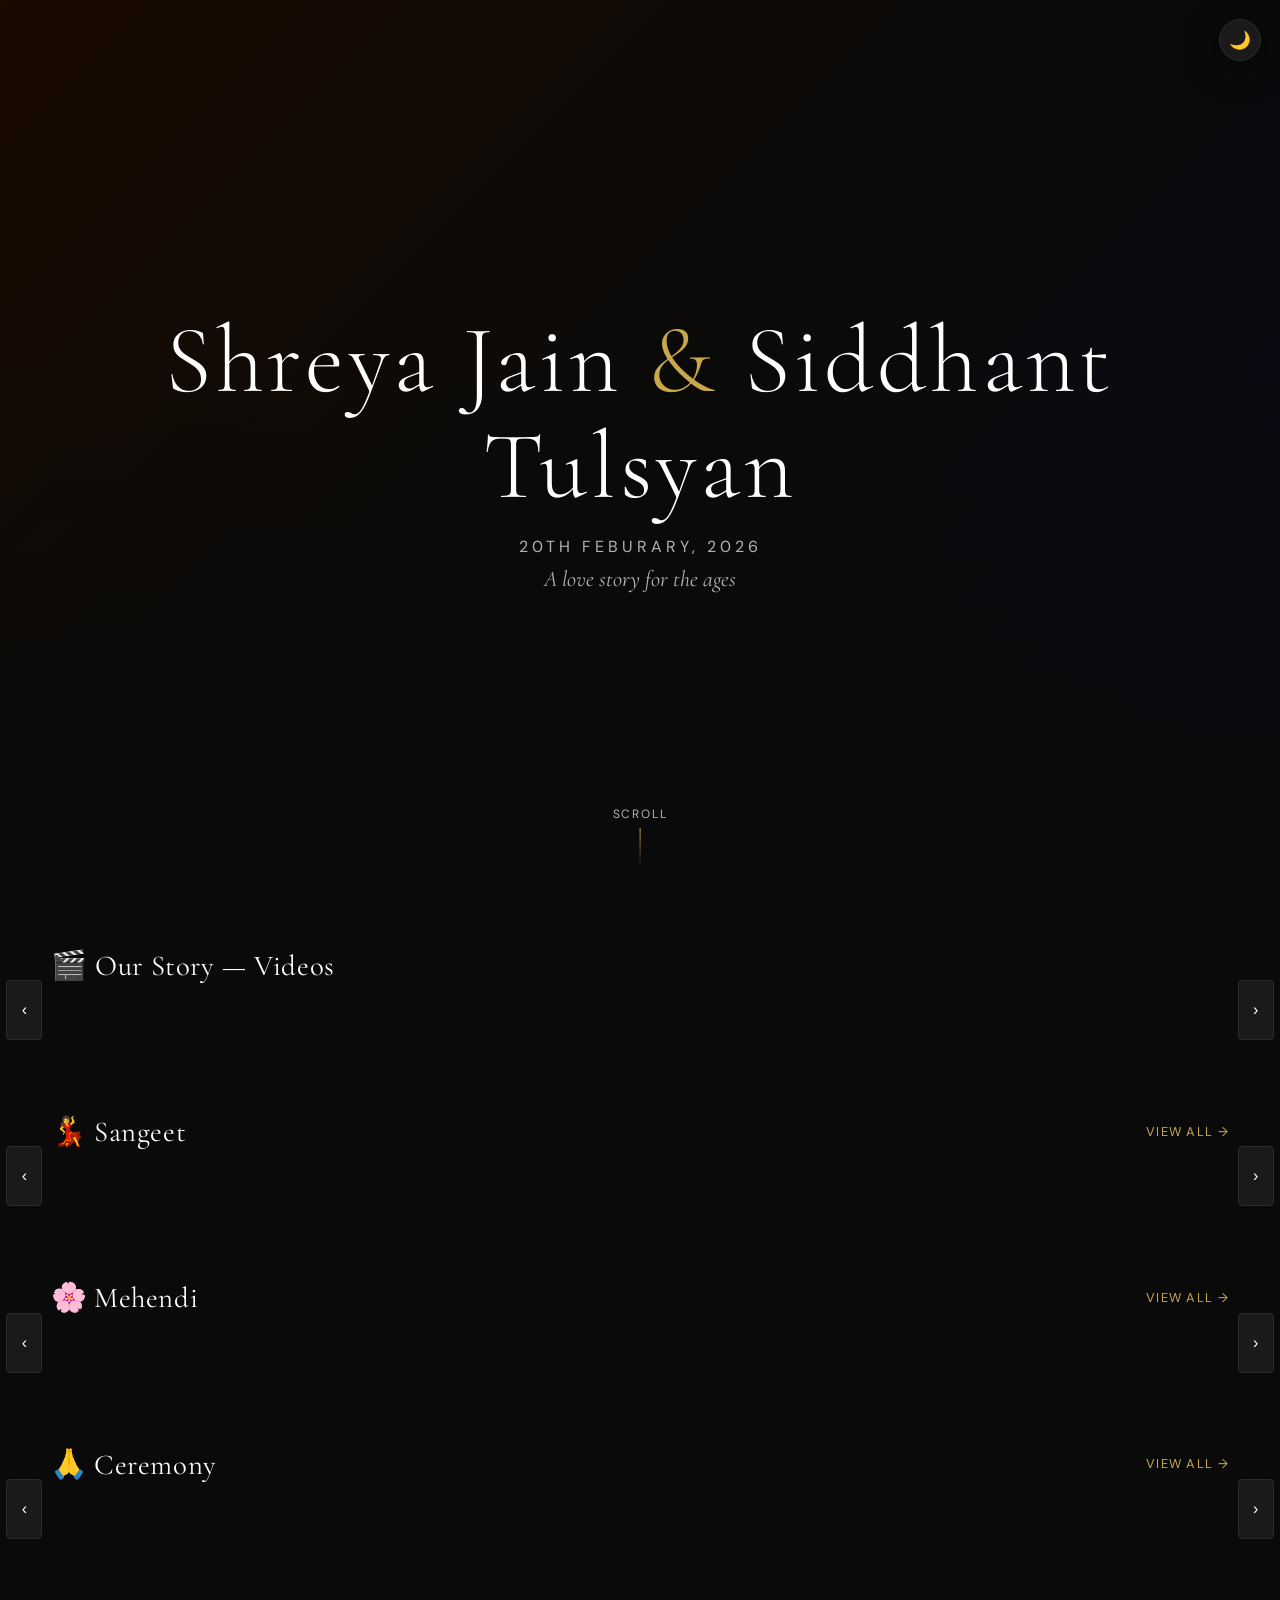
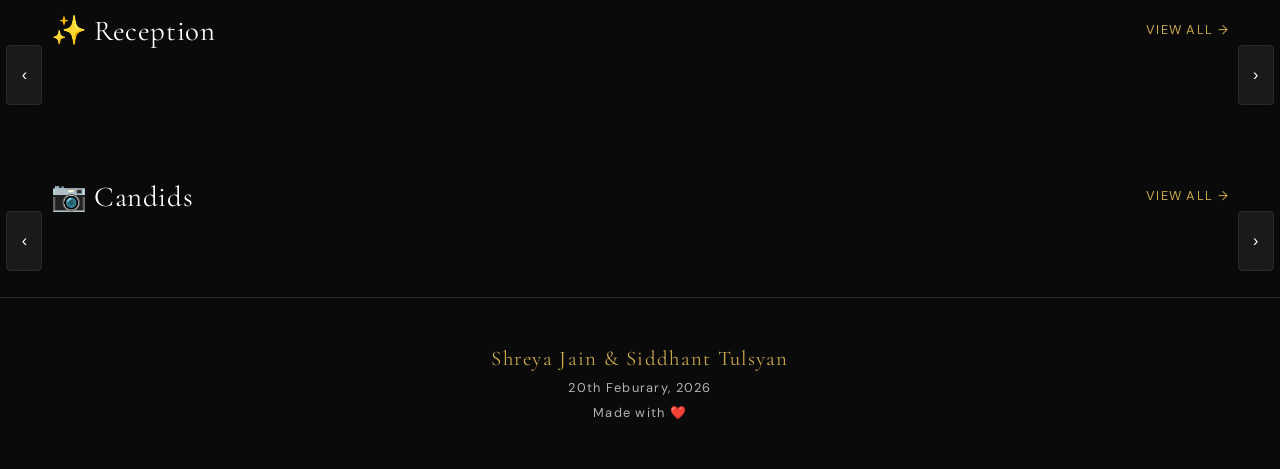
==== index.html @ 5c80e551 "Add files via upload" ====
<!DOCTYPE html>
<html lang="en" data-theme="dark">
<head>
  <meta charset="UTF-8" />
  <meta name="viewport" content="width=device-width, initial-scale=1.0" />
  <title id="page-title">Our Wedding</title>
  <link rel="stylesheet" href="style.css" />
</head>
<body>

  <!-- THEME TOGGLE -->
  <button id="theme-toggle" aria-label="Toggle theme">🌙</button>

  <!-- HERO -->
  <section class="hero">
    <div class="hero-bg">
      <!-- Replace src with your hero image path -->
      <img id="hero-img" src="" alt="" onerror="this.style.display='none'" />
    </div>
    <div class="hero-overlay"></div>
    <div class="hero-content">
      <h1 class="hero-names" id="hero-names"></h1>
      <p class="hero-date" id="hero-date"></p>
      <p class="hero-tagline" id="hero-tagline"></p>
    </div>
    <div class="scroll-hint">Scroll</div>
  </section>

  <!-- VIDEOS ROW -->
  <section class="section" id="videos-section">
    <div class="section-header">
      <h2 class="section-title">🎬 Our Story — Videos</h2>
    </div>
    <div class="scroll-row-wrap">
      <button class="scroll-btn left" data-target="videos-row">&#8249;</button>
      <div class="scroll-row" id="videos-row"></div>
      <button class="scroll-btn right" data-target="videos-row">&#8250;</button>
    </div>
  </section>

  <!-- FUNCTION SECTIONS — injected by app.js -->
  <div id="functions-container"></div>

  <!-- FOOTER -->
  <footer>
    <div class="footer-names" id="footer-names"></div>
    <div id="footer-date"></div>
    <div style="margin-top:0.5rem">Made with ❤️</div>
  </footer>

  <!-- VIDEO MODAL -->
  <div id="video-modal" role="dialog" aria-modal="true">
    <div class="video-modal-inner">
      <button id="vm-close" aria-label="Close video">✕</button>
      <div id="vm-frame"></div>
    </div>
  </div>

  <!-- LIGHTBOX -->
  <div id="lightbox" role="dialog" aria-modal="true">
    <button id="lb-close" aria-label="Close">✕</button>
    <button class="lb-btn" id="lb-prev" aria-label="Previous">&#8249;</button>
    <img id="lb-img" src="" alt="Photo" />
    <button class="lb-btn" id="lb-next" aria-label="Next">&#8250;</button>
    <div id="lb-counter"></div>
  </div>

  <script src="config.js"></script>
  <script src="app.js"></script>
</body>
</html>
---- style.css ----
@import url('https://fonts.googleapis.com/css2?family=Cormorant+Garamond:wght@300;400;600&family=DM+Sans:wght@300;400;500&display=swap');

/* ── THEME VARIABLES ── */
:root {
  --bg-primary: #0a0a0a;
  --bg-secondary: #141414;
  --bg-card: #1a1a1a;
  --text-primary: #ffffff;
  --text-secondary: #b3b3b3;
  --accent: #c9a84c;
  --border: #2a2a2a;
  --overlay: rgba(0,0,0,0.85);
  --shadow: 0 8px 32px rgba(0,0,0,0.5);
  --radius: 8px;
  --transition: 0.3s ease;
}

[data-theme="light"] {
  --bg-primary: #faf9f7;
  --bg-secondary: #f0ece4;
  --bg-card: #ffffff;
  --text-primary: #1a1a1a;
  --text-secondary: #6b6b6b;
  --accent: #c9a84c;
  --border: #e0d8cc;
  --overlay: rgba(0,0,0,0.75);
  --shadow: 0 8px 32px rgba(0,0,0,0.12);
}

/* ── RESET ── */
*, *::before, *::after { box-sizing: border-box; margin: 0; padding: 0; }

html { scroll-behavior: smooth; }

body {
  font-family: 'DM Sans', sans-serif;
  background: var(--bg-primary);
  color: var(--text-primary);
  transition: background var(--transition), color var(--transition);
  overflow-x: hidden;
}

img { display: block; max-width: 100%; }
a { text-decoration: none; color: inherit; }

/* ── THEME TOGGLE ── */
#theme-toggle {
  position: fixed;
  top: 1.2rem;
  right: 1.2rem;
  z-index: 1000;
  background: var(--bg-card);
  border: 1px solid var(--border);
  color: var(--text-primary);
  width: 42px;
  height: 42px;
  border-radius: 50%;
  cursor: pointer;
  font-size: 1.1rem;
  display: flex;
  align-items: center;
  justify-content: center;
  box-shadow: var(--shadow);
  transition: all var(--transition);
}
#theme-toggle:hover { transform: scale(1.1); border-color: var(--accent); }

/* ── HERO ── */
.hero {
  height: 100vh;
  width: 100%;
  position: relative;
  display: flex;
  align-items: center;
  justify-content: center;
  text-align: center;
  overflow: hidden;
}

.hero-bg {
  position: absolute;
  inset: 0;
  background: linear-gradient(135deg, #1a0a00 0%, #0a0a0a 50%, #0a0a1a 100%);
  z-index: 0;
}

.hero-bg img {
  width: 100%;
  height: 100%;
  object-fit: cover;
  opacity: 0.4;
}

.hero-overlay {
  position: absolute;
  inset: 0;
  background: linear-gradient(to bottom, transparent 40%, var(--bg-primary) 100%);
  z-index: 1;
}

.hero-content {
  position: relative;
  z-index: 2;
  padding: 2rem;
  animation: fadeUp 1.2s ease forwards;
}

.hero-names {
  font-family: 'Cormorant Garamond', serif;
  font-size: clamp(2.8rem, 8vw, 6rem);
  font-weight: 300;
  letter-spacing: 0.04em;
  line-height: 1.1;
  color: var(--text-primary);
}

.hero-names span { color: var(--accent); }

.hero-date {
  font-size: clamp(0.85rem, 2vw, 1rem);
  color: var(--text-secondary);
  letter-spacing: 0.25em;
  text-transform: uppercase;
  margin-top: 1rem;
}

.hero-tagline {
  font-family: 'Cormorant Garamond', serif;
  font-size: clamp(1rem, 2.5vw, 1.4rem);
  color: var(--text-secondary);
  margin-top: 0.5rem;
  font-style: italic;
}

.scroll-hint {
  position: absolute;
  bottom: 2rem;
  left: 50%;
  transform: translateX(-50%);
  z-index: 2;
  display: flex;
  flex-direction: column;
  align-items: center;
  gap: 0.4rem;
  color: var(--text-secondary);
  font-size: 0.75rem;
  letter-spacing: 0.15em;
  text-transform: uppercase;
  animation: bounce 2s infinite;
}

.scroll-hint::after {
  content: '';
  width: 1px;
  height: 40px;
  background: linear-gradient(to bottom, var(--accent), transparent);
}

/* ── SECTIONS ── */
.section { padding: 3rem 0; }

.section-header {
  display: flex;
  align-items: center;
  justify-content: space-between;
  padding: 0 4%;
  margin-bottom: 1.2rem;
}

.section-title {
  font-family: 'Cormorant Garamond', serif;
  font-size: clamp(1.3rem, 3vw, 1.8rem);
  font-weight: 400;
  letter-spacing: 0.02em;
}

.section-title .emoji { margin-right: 0.4rem; }

.view-all-link {
  font-size: 0.8rem;
  color: var(--accent);
  letter-spacing: 0.1em;
  text-transform: uppercase;
  border-bottom: 1px solid transparent;
  transition: border-color var(--transition);
}
.view-all-link:hover { border-color: var(--accent); }

/* ── HORIZONTAL SCROLL ROW ── */
.scroll-row-wrap { position: relative; }

.scroll-row {
  display: flex;
  gap: 0.75rem;
  padding: 0.5rem 4%;
  overflow-x: auto;
  scroll-snap-type: x mandatory;
  -webkit-overflow-scrolling: touch;
  scrollbar-width: none;
}
.scroll-row::-webkit-scrollbar { display: none; }

.scroll-btn {
  position: absolute;
  top: 50%;
  transform: translateY(-50%);
  z-index: 10;
  background: var(--bg-card);
  border: 1px solid var(--border);
  color: var(--text-primary);
  width: 36px;
  height: 60px;
  border-radius: 4px;
  cursor: pointer;
  font-size: 1rem;
  transition: all var(--transition);
  display: flex;
  align-items: center;
  justify-content: center;
}
.scroll-btn:hover { background: var(--accent); border-color: var(--accent); color: #000; }
.scroll-btn.left { left: 0.5%; }
.scroll-btn.right { right: 0.5%; }

/* ── CARDS ── */
.card {
  flex: 0 0 auto;
  scroll-snap-align: start;
  border-radius: var(--radius);
  overflow: hidden;
  cursor: pointer;
  position: relative;
  background: var(--bg-card);
  transition: transform var(--transition), box-shadow var(--transition);
}
.card:hover { transform: scale(1.04); box-shadow: var(--shadow); }

/* Video card */
.video-card { width: clamp(180px, 22vw, 280px); }

.video-card .thumb {
  width: 100%;
  aspect-ratio: 16/9;
  object-fit: cover;
  background: var(--bg-secondary);
}

.video-card .play-icon {
  position: absolute;
  inset: 0;
  display: flex;
  align-items: center;
  justify-content: center;
  background: rgba(0,0,0,0.3);
  opacity: 0;
  transition: opacity var(--transition);
  font-size: 2.5rem;
}
.video-card:hover .play-icon { opacity: 1; }

.video-card .card-label {
  padding: 0.6rem 0.8rem;
  font-size: 0.85rem;
  color: var(--text-secondary);
}

/* Photo card */
.photo-card { width: clamp(150px, 18vw, 240px); }

.photo-card img {
  width: 100%;
  aspect-ratio: 3/4;
  object-fit: cover;
  background: var(--bg-secondary);
}

/* ── PHOTO GRID ── */
.photo-grid {
  display: grid;
  grid-template-columns: repeat(auto-fill, minmax(200px, 1fr));
  gap: 0.5rem;
  padding: 1rem 4%;
}

.grid-item {
  aspect-ratio: 1;
  overflow: hidden;
  border-radius: var(--radius);
  cursor: pointer;
  background: var(--bg-card);
}

.grid-item img {
  width: 100%;
  height: 100%;
  object-fit: cover;
  transition: transform var(--transition);
}
.grid-item:hover img { transform: scale(1.06); }

/* ── VIEW ALL TRIGGER ── */
.view-all-trigger {
  text-align: center;
  padding: 2rem 0 1rem;
  border-top: 1px solid var(--border);
  margin: 1rem 4% 0;
}

.view-all-btn {
  display: inline-flex;
  align-items: center;
  gap: 0.5rem;
  color: var(--accent);
  font-size: 0.9rem;
  letter-spacing: 0.1em;
  text-transform: uppercase;
  cursor: pointer;
  border: 1px solid var(--accent);
  padding: 0.6rem 1.5rem;
  border-radius: 2px;
  transition: all var(--transition);
  background: transparent;
  font-family: 'DM Sans', sans-serif;
}
.view-all-btn:hover { background: var(--accent); color: #000; }

/* ── FULL GRID SECTION ── */
#full-grid-section {
  display: none;
  opacity: 0;
  transition: opacity 0.5s ease;
  padding-top: 2rem;
}
#full-grid-section.visible {
  display: block;
  opacity: 1;
}

.grid-section-title {
  font-family: 'Cormorant Garamond', serif;
  font-size: 1.4rem;
  font-weight: 400;
  padding: 0 4% 1rem;
  color: var(--text-secondary);
  letter-spacing: 0.1em;
  text-transform: uppercase;
}

/* ── LOADING ── */
.loader {
  display: flex;
  justify-content: center;
  padding: 2rem;
}
.loader::after {
  content: '';
  width: 28px;
  height: 28px;
  border: 2px solid var(--border);
  border-top-color: var(--accent);
  border-radius: 50%;
  animation: spin 0.7s linear infinite;
}

.img-placeholder {
  width: 100%;
  height: 100%;
  background: var(--bg-secondary);
  display: flex;
  align-items: center;
  justify-content: center;
  color: var(--text-secondary);
  font-size: 1.5rem;
}

.error-msg {
  text-align: center;
  padding: 2rem;
  color: var(--text-secondary);
  font-size: 0.9rem;
}

/* ── LIGHTBOX ── */
#lightbox {
  display: none;
  position: fixed;
  inset: 0;
  z-index: 2000;
  background: rgba(0,0,0,0.95);
  align-items: center;
  justify-content: center;
}
#lightbox.open { display: flex; }

#lightbox img {
  max-width: 90vw;
  max-height: 88vh;
  object-fit: contain;
  border-radius: 4px;
  animation: fadeIn 0.2s ease;
}

.lb-btn {
  position: absolute;
  top: 50%;
  transform: translateY(-50%);
  background: rgba(255,255,255,0.08);
  border: none;
  color: #fff;
  font-size: 1.5rem;
  width: 48px;
  height: 80px;
  cursor: pointer;
  border-radius: 4px;
  transition: background var(--transition);
  display: flex;
  align-items: center;
  justify-content: center;
}
.lb-btn:hover { background: rgba(255,255,255,0.18); }
#lb-prev { left: 1rem; }
#lb-next { right: 1rem; }

#lb-close {
  position: absolute;
  top: 1rem;
  right: 1rem;
  background: none;
  border: none;
  color: #fff;
  font-size: 1.6rem;
  cursor: pointer;
  opacity: 0.7;
  transition: opacity var(--transition);
}
#lb-close:hover { opacity: 1; }

#lb-counter {
  position: absolute;
  bottom: 1.2rem;
  left: 50%;
  transform: translateX(-50%);
  font-size: 0.8rem;
  color: var(--text-secondary);
  letter-spacing: 0.1em;
}

/* ── VIDEO MODAL ── */
#video-modal {
  display: none;
  position: fixed;
  inset: 0;
  z-index: 2000;
  background: rgba(0,0,0,0.95);
  align-items: center;
  justify-content: center;
}
#video-modal.open { display: flex; }

.video-modal-inner {
  width: min(90vw, 900px);
  aspect-ratio: 16/9;
  position: relative;
  border-radius: var(--radius);
  overflow: hidden;
  animation: fadeIn 0.2s ease;
}

.video-modal-inner iframe {
  width: 100%;
  height: 100%;
  border: none;
}

#vm-close {
  position: absolute;
  top: -2.5rem;
  right: 0;
  background: none;
  border: none;
  color: #fff;
  font-size: 1.6rem;
  cursor: pointer;
  opacity: 0.7;
  transition: opacity var(--transition);
}
#vm-close:hover { opacity: 1; }

/* ── FUNCTION PAGE HERO ── */
.fn-hero {
  padding: 5rem 4% 2rem;
  display: flex;
  align-items: center;
  gap: 1rem;
  border-bottom: 1px solid var(--border);
}

.fn-back {
  color: var(--text-secondary);
  font-size: 0.85rem;
  letter-spacing: 0.1em;
  text-transform: uppercase;
  display: flex;
  align-items: center;
  gap: 0.3rem;
  transition: color var(--transition);
  cursor: pointer;
  background: none;
  border: none;
  font-family: 'DM Sans', sans-serif;
}
.fn-back:hover { color: var(--accent); }

.fn-title {
  font-family: 'Cormorant Garamond', serif;
  font-size: clamp(2rem, 5vw, 3.5rem);
  font-weight: 300;
  flex: 1;
  text-align: center;
}

/* ── FEATURED GRID ── */
.featured-grid {
  display: grid;
  grid-template-columns: repeat(3, 1fr);
  gap: 0.5rem;
  padding: 1.5rem 4%;
}

.featured-grid .grid-item { aspect-ratio: 4/3; }

/* ── FOOTER ── */
footer {
  text-align: center;
  padding: 3rem 1rem;
  border-top: 1px solid var(--border);
  color: var(--text-secondary);
  font-size: 0.8rem;
  letter-spacing: 0.1em;
}
footer .footer-names {
  font-family: 'Cormorant Garamond', serif;
  font-size: 1.3rem;
  color: var(--accent);
  margin-bottom: 0.5rem;
}

/* ── ANIMATIONS ── */
@keyframes fadeUp {
  from { opacity: 0; transform: translateY(30px); }
  to   { opacity: 1; transform: translateY(0); }
}
@keyframes fadeIn {
  from { opacity: 0; }
  to   { opacity: 1; }
}
@keyframes spin {
  to { transform: rotate(360deg); }
}
@keyframes bounce {
  0%, 100% { transform: translateX(-50%) translateY(0); }
  50%       { transform: translateX(-50%) translateY(8px); }
}

/* ── RESPONSIVE ── */
@media (max-width: 768px) {
  .featured-grid { grid-template-columns: repeat(2, 1fr); }
  .photo-grid { grid-template-columns: repeat(2, 1fr); }
  .scroll-btn { display: none; }
  #lb-prev { left: 0.3rem; }
  #lb-next { right: 0.3rem; }
}

@media (max-width: 480px) {
  .section-header { padding: 0 3%; }
  .scroll-row { padding: 0.5rem 3%; }
  .photo-grid { grid-template-columns: repeat(2, 1fr); gap: 0.3rem; }
  .featured-grid { grid-template-columns: repeat(2, 1fr); }
}
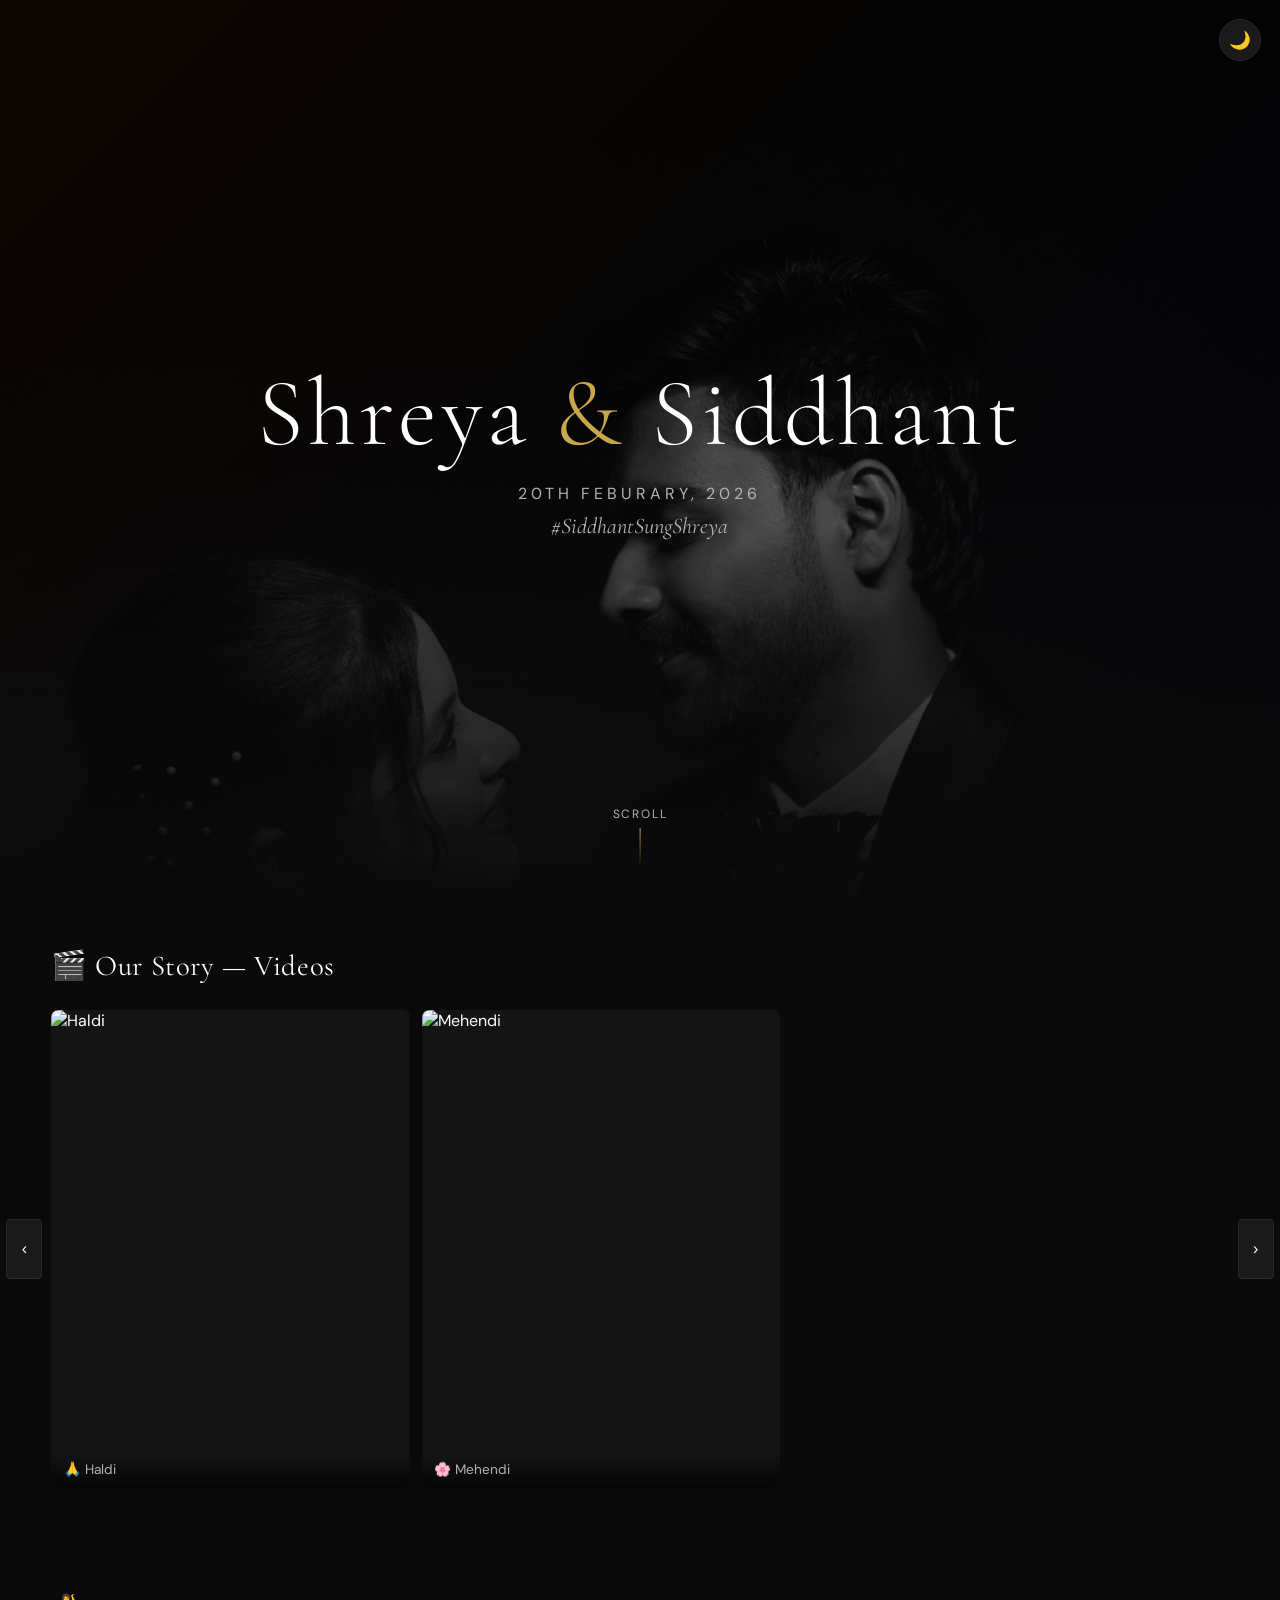
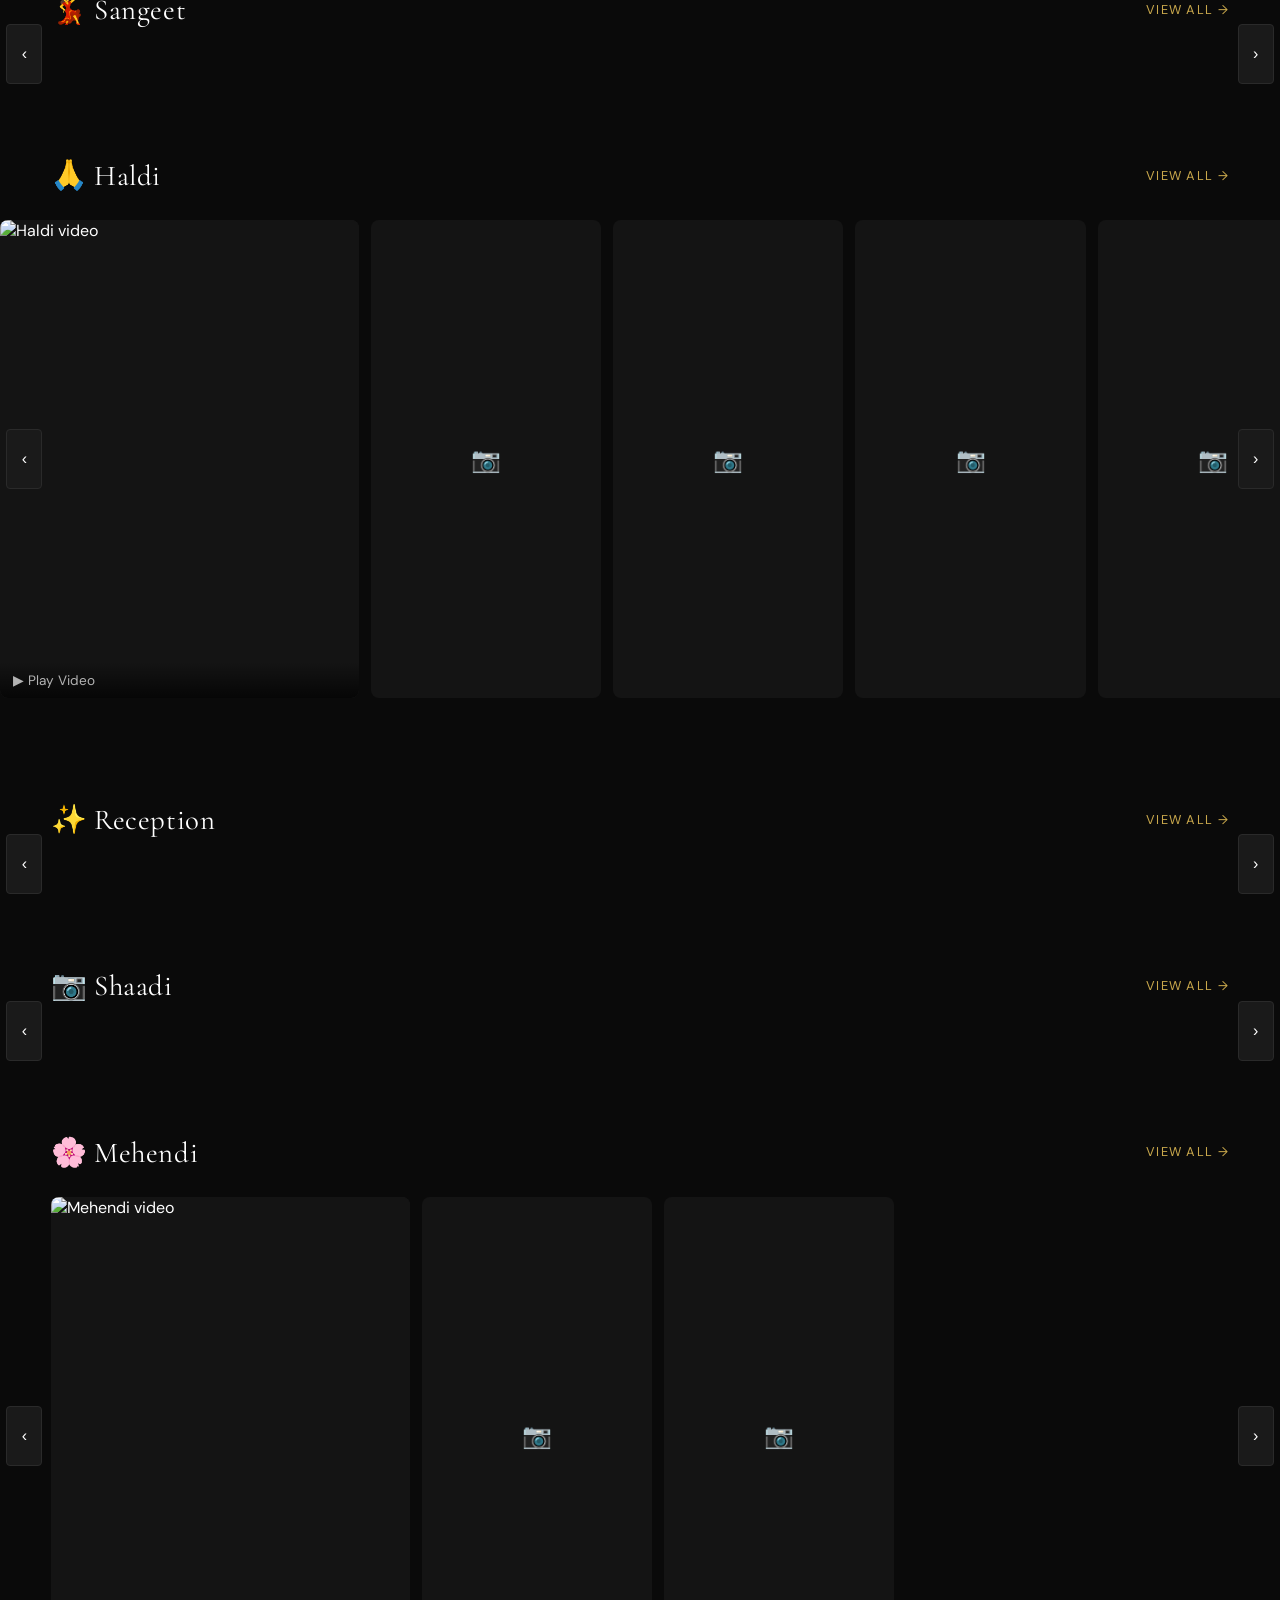
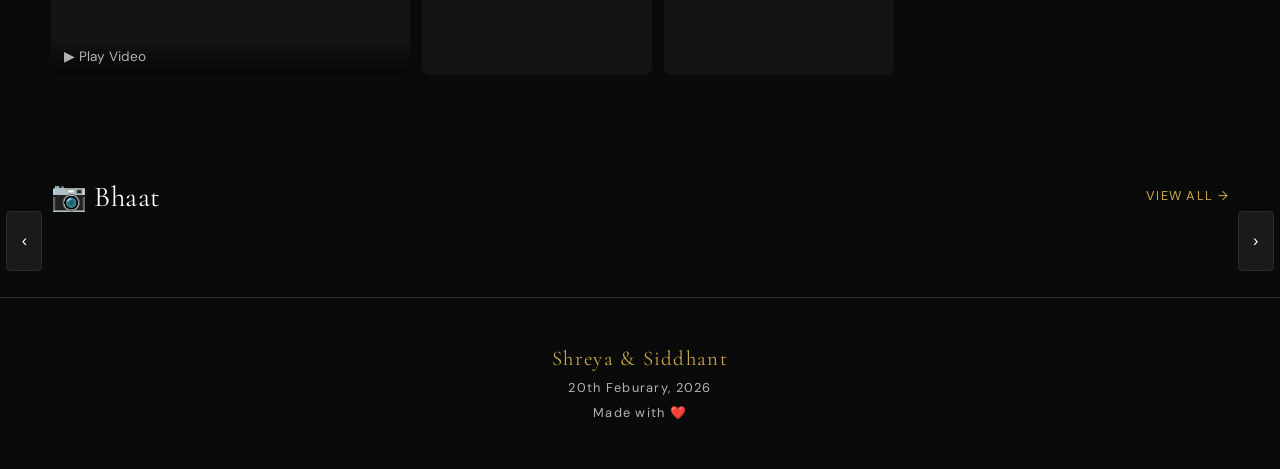
==== commit dcb6c7ca: "Add files via upload" ====
--- a/index.html
+++ b/index.html
@@ -15,7 +15,7 @@
   <section class="hero">
     <div class="hero-bg">
       <!-- Replace src with your hero image path -->
-      <img id="hero-img" src="" alt="" onerror="this.style.display='none'" />
+      <img id="hero-img" src="assets/hero.JPG" alt="" onerror="this.style.display='none'" />
     </div>
     <div class="hero-overlay"></div>
     <div class="hero-content">
--- a/style.css
+++ b/style.css
@@ -88,7 +88,8 @@
   width: 100%;
   height: 100%;
   object-fit: cover;
-  opacity: 0.4;
+  object-position: center top;
+  opacity: 0.55;
 }
 
 .hero-overlay {
@@ -236,13 +237,39 @@
 .card:hover { transform: scale(1.04); box-shadow: var(--shadow); }
 
 /* Video card */
-.video-card { width: clamp(180px, 22vw, 280px); }
+.video-card { width: clamp(220px, 28vw, 360px); }
 
 .video-card .thumb {
   width: 100%;
   aspect-ratio: 16/9;
   object-fit: cover;
+}
+
+.video-card .thumb {
+  width: 100%;
+  height: 100%;
+  position: absolute;
+  top: 0;
+  left: 0;
+  object-fit: cover;
   background: var(--bg-secondary);
+  display: block;
+}
+
+.video-card {
+  position: relative;
+  aspect-ratio: 3/4;
+}
+
+.video-card .card-label {
+  position: absolute;
+  bottom: 0;
+  left: 0;
+  right: 0;
+  padding: 0.6rem 0.8rem;
+  font-size: 0.85rem;
+  color: #fff;
+  background: linear-gradient(transparent, rgba(0,0,0,0.7));
 }
 
 .video-card .play-icon {
@@ -458,7 +485,7 @@
 #video-modal.open { display: flex; }
 
 .video-modal-inner {
-  width: min(90vw, 900px);
+  width: min(92vw, 1100px);
   aspect-ratio: 16/9;
   position: relative;
   border-radius: var(--radius);
@@ -467,6 +494,9 @@
 }
 
 .video-modal-inner iframe {
+  position: absolute;
+  top: 0;
+  left: 0;
   width: 100%;
   height: 100%;
   border: none;
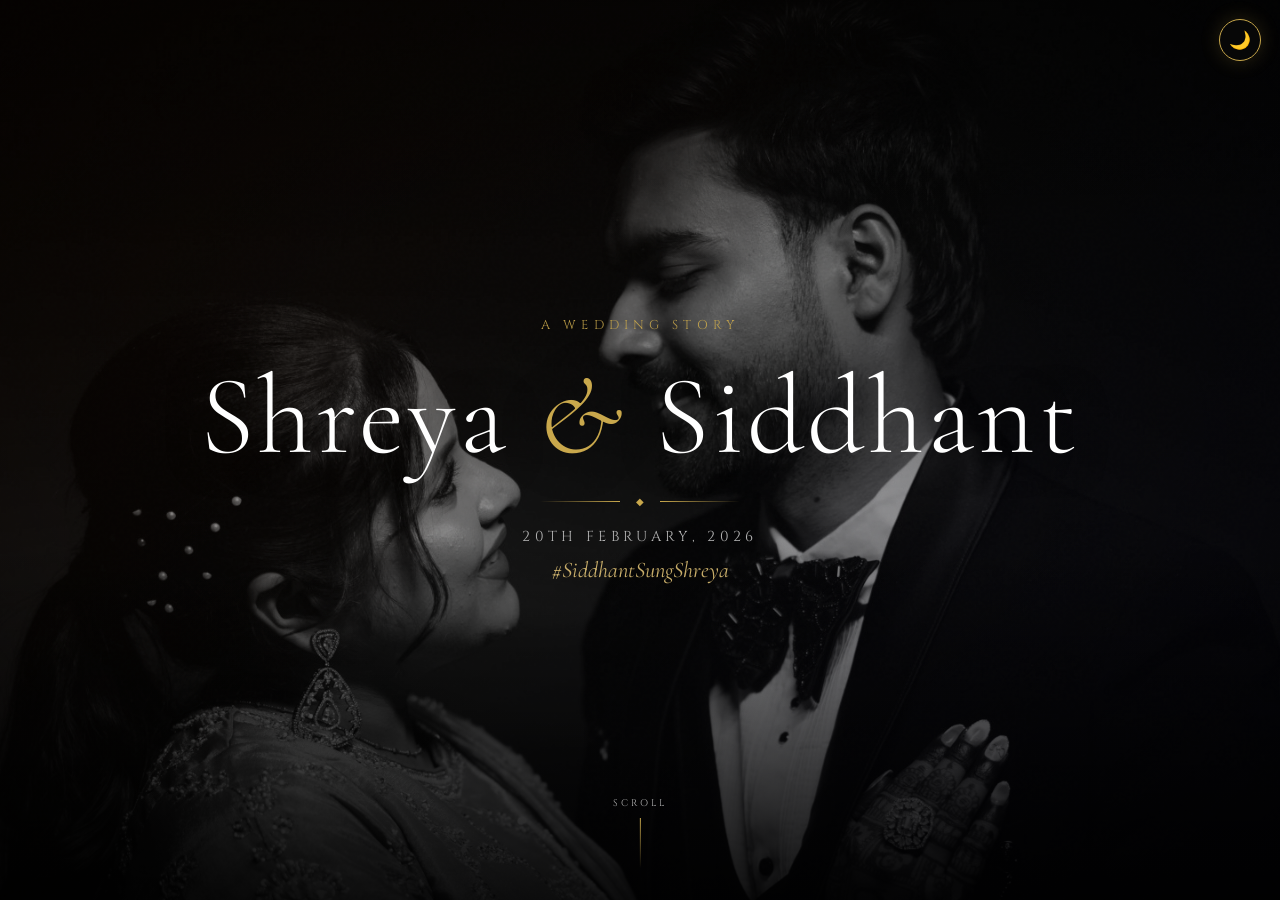
==== commit 192b3dc4: "Add files via upload" ====
--- a/index.html
+++ b/index.html
@@ -11,42 +11,70 @@
   <!-- THEME TOGGLE -->
   <button id="theme-toggle" aria-label="Toggle theme">🌙</button>
 
-  <!-- HERO -->
-  <section class="hero">
-    <div class="hero-bg">
-      <!-- Replace src with your hero image path -->
-      <img id="hero-img" src="assets/hero.JPG" alt="" onerror="this.style.display='none'" />
-    </div>
-    <div class="hero-overlay"></div>
-    <div class="hero-content">
-      <h1 class="hero-names" id="hero-names"></h1>
-      <p class="hero-date" id="hero-date"></p>
-      <p class="hero-tagline" id="hero-tagline"></p>
-    </div>
-    <div class="scroll-hint">Scroll</div>
-  </section>
+  <!-- SNAP CONTAINER -->
+  <div id="snap-container">
 
-  <!-- VIDEOS ROW -->
-  <section class="section" id="videos-section">
-    <div class="section-header">
-      <h2 class="section-title">🎬 Our Story — Videos</h2>
-    </div>
-    <div class="scroll-row-wrap">
-      <button class="scroll-btn left" data-target="videos-row">&#8249;</button>
-      <div class="scroll-row" id="videos-row"></div>
-      <button class="scroll-btn right" data-target="videos-row">&#8250;</button>
-    </div>
-  </section>
+    <!-- SNAP 1: HERO -->
+    <section class="snap-section hero" id="hero-section">
+      <div class="hero-bg">
+        <img id="hero-img" src="assets/hero.JPG" alt="" onerror="this.style.display='none'" />
+      </div>
+      <div class="hero-overlay"></div>
+      <div class="hero-content">
+        <div class="hero-eyebrow">A Wedding Story</div>
+        <h1 class="hero-names" id="hero-names"></h1>
+        <div class="hero-divider"><span></span><span class="diamond">◆</span><span></span></div>
+        <p class="hero-date" id="hero-date"></p>
+        <p class="hero-tagline" id="hero-tagline"></p>
+      </div>
+      <div class="scroll-hint">
+        <span>Scroll</span>
+        <div class="scroll-line"></div>
+      </div>
+    </section>
 
-  <!-- FUNCTION SECTIONS — injected by app.js -->
-  <div id="functions-container"></div>
+    <!-- SNAP 2: TEASER -->
+    <section class="snap-section teaser-section" id="teaser-section">
+      <div class="teaser-content">
+        <div class="teaser-label">✦ Our Wedding Teaser ✦</div>
+        <h2 class="teaser-title" id="teaser-title"></h2>
+        <div class="teaser-video-wrap" id="teaser-video-wrap"></div>
+        <div class="scroll-hint" style="position:relative;bottom:auto;left:auto;transform:none;margin-top:2rem;">
+          <span>Continue</span>
+          <div class="scroll-line"></div>
+        </div>
+      </div>
+    </section>
 
-  <!-- FOOTER -->
-  <footer>
-    <div class="footer-names" id="footer-names"></div>
-    <div id="footer-date"></div>
-    <div style="margin-top:0.5rem">Made with ❤️</div>
-  </footer>
+    <!-- SNAP 3: MAIN CONTENT (scrollable internally) -->
+    <section class="snap-section content-section" id="content-section">
+
+      <div class="section" id="videos-section">
+        <div class="section-header">
+          <h2 class="section-title">
+            <img src="https://fonts.gstatic.com/s/e/notoemoji/latest/1f3ac/512.gif" class="hd-emoji" alt="🎬">
+            Our Story — Videos
+          </h2>
+        </div>
+        <div class="scroll-row-wrap">
+          <button class="scroll-btn left" data-target="videos-row">&#8249;</button>
+          <div class="scroll-row" id="videos-row"></div>
+          <button class="scroll-btn right" data-target="videos-row">&#8250;</button>
+        </div>
+      </div>
+
+      <div id="functions-container"></div>
+
+      <footer>
+        <div class="footer-ornament">◆ ◆ ◆</div>
+        <div class="footer-names" id="footer-names"></div>
+        <div id="footer-date"></div>
+        <div class="footer-credit">Made with ❤️</div>
+      </footer>
+
+    </section>
+
+  </div>
 
   <!-- VIDEO MODAL -->
   <div id="video-modal" role="dialog" aria-modal="true">
--- a/style.css
+++ b/style.css
@@ -1,4 +1,4 @@
-@import url('https://fonts.googleapis.com/css2?family=Cormorant+Garamond:wght@300;400;600&family=DM+Sans:wght@300;400;500&display=swap');
+@import url('https://fonts.googleapis.com/css2?family=Cormorant+Garamond:ital,wght@0,300;0,400;0,600;1,300;1,400&family=DM+Sans:wght@300;400;500&family=Cinzel:wght@400;600&display=swap');
 
 /* ── THEME VARIABLES ── */
 :root {
@@ -8,11 +8,13 @@
   --text-primary: #ffffff;
   --text-secondary: #b3b3b3;
   --accent: #c9a84c;
+  --accent-light: #e8c97a;
   --border: #2a2a2a;
   --overlay: rgba(0,0,0,0.85);
   --shadow: 0 8px 32px rgba(0,0,0,0.5);
   --radius: 8px;
   --transition: 0.3s ease;
+  --grain: url("data:image/svg+xml,%3Csvg viewBox='0 0 256 256' xmlns='http://www.w3.org/2000/svg'%3E%3Cfilter id='noise'%3E%3CfeTurbulence type='fractalNoise' baseFrequency='0.9' numOctaves='4' stitchTiles='stitch'/%3E%3C/filter%3E%3Crect width='100%25' height='100%25' filter='url(%23noise)' opacity='0.03'/%3E%3C/svg%3E");
 }
 
 [data-theme="light"] {
@@ -22,6 +24,7 @@
   --text-primary: #1a1a1a;
   --text-secondary: #6b6b6b;
   --accent: #c9a84c;
+  --accent-light: #a07830;
   --border: #e0d8cc;
   --overlay: rgba(0,0,0,0.75);
   --shadow: 0 8px 32px rgba(0,0,0,0.12);
@@ -29,7 +32,6 @@
 
 /* ── RESET ── */
 *, *::before, *::after { box-sizing: border-box; margin: 0; padding: 0; }
-
 html { scroll-behavior: smooth; }
 
 body {
@@ -37,11 +39,47 @@
   background: var(--bg-primary);
   color: var(--text-primary);
   transition: background var(--transition), color var(--transition);
-  overflow-x: hidden;
+  overflow: hidden; /* snap container handles scroll */
 }
 
 img { display: block; max-width: 100%; }
 a { text-decoration: none; color: inherit; }
+
+/* ── HD EMOJI ── */
+.hd-emoji {
+  width: 1.4em;
+  height: 1.4em;
+  vertical-align: middle;
+  display: inline-block;
+  image-rendering: crisp-edges;
+}
+
+/* ── SNAP CONTAINER ── */
+#snap-container {
+  height: 100vh;
+  overflow-y: scroll;
+  scroll-snap-type: y mandatory;
+  scroll-behavior: smooth;
+  -webkit-overflow-scrolling: touch;
+}
+
+.snap-section {
+  scroll-snap-align: start;
+  scroll-snap-stop: always;
+  height: 100vh;
+  position: relative;
+}
+
+/* Content section overrides to allow internal scroll */
+.content-section {
+  height: 100vh;
+  overflow-y: auto;
+  scroll-snap-align: start;
+  scrollbar-width: thin;
+  scrollbar-color: var(--accent) transparent;
+}
+.content-section::-webkit-scrollbar { width: 4px; }
+.content-section::-webkit-scrollbar-thumb { background: var(--accent); border-radius: 2px; }
 
 /* ── THEME TOGGLE ── */
 #theme-toggle {
@@ -49,8 +87,9 @@
   top: 1.2rem;
   right: 1.2rem;
   z-index: 1000;
-  background: var(--bg-card);
-  border: 1px solid var(--border);
+  background: rgba(10,10,10,0.7);
+  backdrop-filter: blur(10px);
+  border: 1px solid var(--accent);
   color: var(--text-primary);
   width: 42px;
   height: 42px;
@@ -60,16 +99,13 @@
   display: flex;
   align-items: center;
   justify-content: center;
-  box-shadow: var(--shadow);
+  box-shadow: 0 0 20px rgba(201,168,76,0.2);
   transition: all var(--transition);
 }
-#theme-toggle:hover { transform: scale(1.1); border-color: var(--accent); }
+#theme-toggle:hover { transform: scale(1.1); box-shadow: 0 0 30px rgba(201,168,76,0.4); }
 
 /* ── HERO ── */
 .hero {
-  height: 100vh;
-  width: 100%;
-  position: relative;
   display: flex;
   align-items: center;
   justify-content: center;
@@ -82,20 +118,31 @@
   inset: 0;
   background: linear-gradient(135deg, #1a0a00 0%, #0a0a0a 50%, #0a0a1a 100%);
   z-index: 0;
+}
+
+.hero-bg::after {
+  content: '';
+  position: absolute;
+  inset: 0;
+  background: var(--grain);
+  opacity: 0.4;
+  pointer-events: none;
 }
 
 .hero-bg img {
   width: 100%;
   height: 100%;
   object-fit: cover;
-  object-position: center top;
+  object-position: center 25%;
   opacity: 0.55;
 }
 
 .hero-overlay {
   position: absolute;
   inset: 0;
-  background: linear-gradient(to bottom, transparent 40%, var(--bg-primary) 100%);
+  background: 
+    linear-gradient(to bottom, rgba(0,0,0,0.3) 0%, transparent 30%, transparent 60%, rgba(0,0,0,0.8) 100%),
+    radial-gradient(ellipse at center, transparent 40%, rgba(0,0,0,0.5) 100%);
   z-index: 1;
 }
 
@@ -103,36 +150,70 @@
   position: relative;
   z-index: 2;
   padding: 2rem;
-  animation: fadeUp 1.2s ease forwards;
+  animation: fadeUp 1.4s cubic-bezier(0.16,1,0.3,1) forwards;
+}
+
+.hero-eyebrow {
+  font-family: 'Cinzel', serif;
+  font-size: clamp(0.6rem, 1.5vw, 0.8rem);
+  letter-spacing: 0.4em;
+  text-transform: uppercase;
+  color: var(--accent);
+  margin-bottom: 1.5rem;
+  opacity: 0.9;
 }
 
 .hero-names {
   font-family: 'Cormorant Garamond', serif;
-  font-size: clamp(2.8rem, 8vw, 6rem);
+  font-size: clamp(3rem, 9vw, 7rem);
   font-weight: 300;
-  letter-spacing: 0.04em;
-  line-height: 1.1;
+  letter-spacing: 0.03em;
+  line-height: 1.05;
   color: var(--text-primary);
-}
-
-.hero-names span { color: var(--accent); }
+  text-shadow: 0 2px 40px rgba(0,0,0,0.5);
+}
+
+.hero-names span { color: var(--accent); font-style: italic; }
+
+.hero-divider {
+  display: flex;
+  align-items: center;
+  justify-content: center;
+  gap: 1rem;
+  margin: 1.2rem 0;
+}
+.hero-divider span:not(.diamond) {
+  width: 80px;
+  height: 1px;
+  background: linear-gradient(to right, transparent, var(--accent));
+}
+.hero-divider span:last-child {
+  background: linear-gradient(to left, transparent, var(--accent));
+}
+.diamond {
+  color: var(--accent);
+  font-size: 0.6rem;
+  letter-spacing: 0;
+}
 
 .hero-date {
-  font-size: clamp(0.85rem, 2vw, 1rem);
-  color: var(--text-secondary);
-  letter-spacing: 0.25em;
-  text-transform: uppercase;
-  margin-top: 1rem;
+  font-family: 'Cinzel', serif;
+  font-size: clamp(0.7rem, 1.8vw, 0.9rem);
+  color: var(--text-secondary);
+  letter-spacing: 0.3em;
+  text-transform: uppercase;
 }
 
 .hero-tagline {
   font-family: 'Cormorant Garamond', serif;
   font-size: clamp(1rem, 2.5vw, 1.4rem);
-  color: var(--text-secondary);
-  margin-top: 0.5rem;
+  color: var(--accent-light);
+  margin-top: 0.6rem;
   font-style: italic;
-}
-
+  opacity: 0.85;
+}
+
+/* ── SCROLL HINT ── */
 .scroll-hint {
   position: absolute;
   bottom: 2rem;
@@ -142,23 +223,84 @@
   display: flex;
   flex-direction: column;
   align-items: center;
-  gap: 0.4rem;
-  color: var(--text-secondary);
-  font-size: 0.75rem;
-  letter-spacing: 0.15em;
-  text-transform: uppercase;
-  animation: bounce 2s infinite;
-}
-
-.scroll-hint::after {
+  gap: 0.5rem;
+  color: var(--text-secondary);
+  font-family: 'Cinzel', serif;
+  font-size: 0.6rem;
+  letter-spacing: 0.3em;
+  text-transform: uppercase;
+  animation: bounce 2.5s infinite;
+}
+
+.scroll-line {
+  width: 1px;
+  height: 50px;
+  background: linear-gradient(to bottom, var(--accent), transparent);
+}
+
+/* ── TEASER SECTION ── */
+.teaser-section {
+  display: flex;
+  align-items: center;
+  justify-content: center;
+  background: var(--bg-primary);
+  overflow: hidden;
+}
+
+.teaser-section::before {
   content: '';
-  width: 1px;
-  height: 40px;
-  background: linear-gradient(to bottom, var(--accent), transparent);
+  position: absolute;
+  inset: 0;
+  background: 
+    radial-gradient(ellipse at 20% 50%, rgba(201,168,76,0.05) 0%, transparent 60%),
+    radial-gradient(ellipse at 80% 50%, rgba(201,168,76,0.03) 0%, transparent 60%);
+  pointer-events: none;
+}
+
+.teaser-content {
+  position: relative;
+  z-index: 2;
+  width: min(90vw, 960px);
+  display: flex;
+  flex-direction: column;
+  align-items: center;
+  gap: 1.2rem;
+}
+
+.teaser-label {
+  font-family: 'Cinzel', serif;
+  font-size: clamp(0.6rem, 1.5vw, 0.75rem);
+  letter-spacing: 0.4em;
+  text-transform: uppercase;
+  color: var(--accent);
+}
+
+.teaser-title {
+  font-family: 'Cormorant Garamond', serif;
+  font-size: clamp(1.8rem, 4vw, 3rem);
+  font-weight: 300;
+  font-style: italic;
+  color: var(--text-primary);
+  text-align: center;
+}
+
+.teaser-video-wrap {
+  width: 100%;
+  aspect-ratio: 16/9;
+  border-radius: var(--radius);
+  overflow: hidden;
+  border: 1px solid var(--border);
+  box-shadow: 0 20px 60px rgba(0,0,0,0.6), 0 0 0 1px rgba(201,168,76,0.1);
+}
+
+.teaser-video-wrap iframe {
+  width: 100%;
+  height: 100%;
+  border: none;
 }
 
 /* ── SECTIONS ── */
-.section { padding: 3rem 0; }
+.section { padding: 2.5rem 0; }
 
 .section-header {
   display: flex;
@@ -172,23 +314,34 @@
   font-family: 'Cormorant Garamond', serif;
   font-size: clamp(1.3rem, 3vw, 1.8rem);
   font-weight: 400;
-  letter-spacing: 0.02em;
-}
-
-.section-title .emoji { margin-right: 0.4rem; }
+  letter-spacing: 0.05em;
+  display: flex;
+  align-items: center;
+  gap: 0.5rem;
+}
+
+.section-emoji {
+  font-size: 1.2em;
+  image-rendering: crisp-edges;
+}
 
 .view-all-link {
-  font-size: 0.8rem;
+  font-family: 'Cinzel', serif;
+  font-size: 0.65rem;
   color: var(--accent);
-  letter-spacing: 0.1em;
+  letter-spacing: 0.2em;
   text-transform: uppercase;
   border-bottom: 1px solid transparent;
   transition: border-color var(--transition);
+  padding-bottom: 2px;
 }
 .view-all-link:hover { border-color: var(--accent); }
 
 /* ── HORIZONTAL SCROLL ROW ── */
-.scroll-row-wrap { position: relative; }
+.scroll-row-wrap {
+  position: relative;
+  padding: 0 40px;
+}
 
 .scroll-row {
   display: flex;
@@ -206,22 +359,23 @@
   top: 50%;
   transform: translateY(-50%);
   z-index: 10;
-  background: var(--bg-card);
-  border: 1px solid var(--border);
-  color: var(--text-primary);
+  background: rgba(10,10,10,0.8);
+  backdrop-filter: blur(10px);
+  border: 1px solid var(--accent);
+  color: var(--accent);
   width: 36px;
   height: 60px;
   border-radius: 4px;
   cursor: pointer;
-  font-size: 1rem;
+  font-size: 1.2rem;
   transition: all var(--transition);
-  display: flex;
-  align-items: center;
-  justify-content: center;
-}
-.scroll-btn:hover { background: var(--accent); border-color: var(--accent); color: #000; }
-.scroll-btn.left { left: 0.5%; }
-.scroll-btn.right { right: 0.5%; }
+  display: none;
+  align-items: center;
+  justify-content: center;
+}
+.scroll-btn:hover { background: var(--accent); color: #000; }
+.scroll-btn.left { left: 0; }
+.scroll-btn.right { right: 0; }
 
 /* ── CARDS ── */
 .card {
@@ -233,33 +387,35 @@
   position: relative;
   background: var(--bg-card);
   transition: transform var(--transition), box-shadow var(--transition);
-}
-.card:hover { transform: scale(1.04); box-shadow: var(--shadow); }
-
-/* Video card */
-.video-card { width: clamp(220px, 28vw, 360px); }
-
-.video-card .thumb {
-  width: 100%;
-  aspect-ratio: 16/9;
-  object-fit: cover;
-}
+  border: 1px solid var(--border);
+}
+.card:hover {
+  transform: scale(1.03) translateY(-2px);
+  box-shadow: 0 12px 40px rgba(0,0,0,0.5), 0 0 0 1px rgba(201,168,76,0.2);
+}
+
+.video-card { width: clamp(180px, 22vw, 280px); aspect-ratio: 16/9; position: relative; }
 
 .video-card .thumb {
   width: 100%;
   height: 100%;
-  position: absolute;
-  top: 0;
-  left: 0;
   object-fit: cover;
   background: var(--bg-secondary);
   display: block;
 }
 
-.video-card {
-  position: relative;
-  aspect-ratio: 3/4;
-}
+.video-card .play-icon {
+  position: absolute;
+  inset: 0;
+  display: flex;
+  align-items: center;
+  justify-content: center;
+  background: rgba(0,0,0,0.3);
+  opacity: 0;
+  transition: opacity var(--transition);
+  font-size: 2.5rem;
+}
+.video-card:hover .play-icon { opacity: 1; }
 
 .video-card .card-label {
   position: absolute;
@@ -267,31 +423,12 @@
   left: 0;
   right: 0;
   padding: 0.6rem 0.8rem;
-  font-size: 0.85rem;
+  font-family: 'DM Sans', sans-serif;
+  font-size: 0.8rem;
   color: #fff;
-  background: linear-gradient(transparent, rgba(0,0,0,0.7));
-}
-
-.video-card .play-icon {
-  position: absolute;
-  inset: 0;
-  display: flex;
-  align-items: center;
-  justify-content: center;
-  background: rgba(0,0,0,0.3);
-  opacity: 0;
-  transition: opacity var(--transition);
-  font-size: 2.5rem;
-}
-.video-card:hover .play-icon { opacity: 1; }
-
-.video-card .card-label {
-  padding: 0.6rem 0.8rem;
-  font-size: 0.85rem;
-  color: var(--text-secondary);
-}
-
-/* Photo card */
+  background: linear-gradient(transparent, rgba(0,0,0,0.85));
+}
+
 .photo-card { width: clamp(150px, 18vw, 240px); }
 
 .photo-card img {
@@ -315,15 +452,16 @@
   border-radius: var(--radius);
   cursor: pointer;
   background: var(--bg-card);
+  border: 1px solid var(--border);
 }
 
 .grid-item img {
   width: 100%;
   height: 100%;
   object-fit: cover;
-  transition: transform var(--transition);
-}
-.grid-item:hover img { transform: scale(1.06); }
+  transition: transform 0.4s ease;
+}
+.grid-item:hover img { transform: scale(1.07); }
 
 /* ── VIEW ALL TRIGGER ── */
 .view-all-trigger {
@@ -338,16 +476,16 @@
   align-items: center;
   gap: 0.5rem;
   color: var(--accent);
-  font-size: 0.9rem;
-  letter-spacing: 0.1em;
+  font-family: 'Cinzel', serif;
+  font-size: 0.75rem;
+  letter-spacing: 0.2em;
   text-transform: uppercase;
   cursor: pointer;
   border: 1px solid var(--accent);
-  padding: 0.6rem 1.5rem;
+  padding: 0.7rem 2rem;
   border-radius: 2px;
   transition: all var(--transition);
   background: transparent;
-  font-family: 'DM Sans', sans-serif;
 }
 .view-all-btn:hover { background: var(--accent); color: #000; }
 
@@ -358,35 +496,28 @@
   transition: opacity 0.5s ease;
   padding-top: 2rem;
 }
-#full-grid-section.visible {
-  display: block;
-  opacity: 1;
-}
+#full-grid-section.visible { display: block; opacity: 1; }
 
 .grid-section-title {
-  font-family: 'Cormorant Garamond', serif;
-  font-size: 1.4rem;
+  font-family: 'Cinzel', serif;
+  font-size: 0.8rem;
   font-weight: 400;
   padding: 0 4% 1rem;
   color: var(--text-secondary);
-  letter-spacing: 0.1em;
+  letter-spacing: 0.3em;
   text-transform: uppercase;
 }
 
 /* ── LOADING ── */
-.loader {
-  display: flex;
-  justify-content: center;
-  padding: 2rem;
-}
+.loader { display: flex; justify-content: center; padding: 2rem; }
 .loader::after {
   content: '';
   width: 28px;
   height: 28px;
-  border: 2px solid var(--border);
+  border: 1px solid var(--border);
   border-top-color: var(--accent);
   border-radius: 50%;
-  animation: spin 0.7s linear infinite;
+  animation: spin 0.8s linear infinite;
 }
 
 .img-placeholder {
@@ -404,7 +535,9 @@
   text-align: center;
   padding: 2rem;
   color: var(--text-secondary);
-  font-size: 0.9rem;
+  font-size: 0.85rem;
+  font-family: 'Cinzel', serif;
+  letter-spacing: 0.1em;
 }
 
 /* ── LIGHTBOX ── */
@@ -413,7 +546,7 @@
   position: fixed;
   inset: 0;
   z-index: 2000;
-  background: rgba(0,0,0,0.95);
+  background: rgba(0,0,0,0.97);
   align-items: center;
   justify-content: center;
 }
@@ -424,27 +557,29 @@
   max-height: 88vh;
   object-fit: contain;
   border-radius: 4px;
-  animation: fadeIn 0.2s ease;
+  animation: fadeIn 0.25s ease;
+  box-shadow: 0 0 80px rgba(0,0,0,0.8);
 }
 
 .lb-btn {
   position: absolute;
   top: 50%;
   transform: translateY(-50%);
-  background: rgba(255,255,255,0.08);
-  border: none;
+  background: rgba(255,255,255,0.05);
+  backdrop-filter: blur(10px);
+  border: 1px solid rgba(255,255,255,0.1);
   color: #fff;
-  font-size: 1.5rem;
-  width: 48px;
-  height: 80px;
+  font-size: 1.8rem;
+  width: 52px;
+  height: 90px;
   cursor: pointer;
   border-radius: 4px;
-  transition: background var(--transition);
-  display: flex;
-  align-items: center;
-  justify-content: center;
-}
-.lb-btn:hover { background: rgba(255,255,255,0.18); }
+  transition: all var(--transition);
+  display: flex;
+  align-items: center;
+  justify-content: center;
+}
+.lb-btn:hover { background: rgba(201,168,76,0.2); border-color: var(--accent); color: var(--accent); }
 #lb-prev { left: 1rem; }
 #lb-next { right: 1rem; }
 
@@ -457,19 +592,21 @@
   color: #fff;
   font-size: 1.6rem;
   cursor: pointer;
-  opacity: 0.7;
+  opacity: 0.5;
   transition: opacity var(--transition);
+  font-family: 'DM Sans', sans-serif;
 }
 #lb-close:hover { opacity: 1; }
 
 #lb-counter {
   position: absolute;
-  bottom: 1.2rem;
+  bottom: 1.5rem;
   left: 50%;
   transform: translateX(-50%);
-  font-size: 0.8rem;
-  color: var(--text-secondary);
-  letter-spacing: 0.1em;
+  font-family: 'Cinzel', serif;
+  font-size: 0.65rem;
+  color: var(--text-secondary);
+  letter-spacing: 0.3em;
 }
 
 /* ── VIDEO MODAL ── */
@@ -478,7 +615,7 @@
   position: fixed;
   inset: 0;
   z-index: 2000;
-  background: rgba(0,0,0,0.95);
+  background: rgba(0,0,0,0.97);
   align-items: center;
   justify-content: center;
 }
@@ -490,15 +627,14 @@
   position: relative;
   border-radius: var(--radius);
   overflow: hidden;
-  animation: fadeIn 0.2s ease;
+  animation: fadeIn 0.25s ease;
+  box-shadow: 0 0 80px rgba(0,0,0,0.8), 0 0 0 1px rgba(201,168,76,0.1);
 }
 
 .video-modal-inner iframe {
   position: absolute;
-  top: 0;
-  left: 0;
-  width: 100%;
-  height: 100%;
+  top: 0; left: 0;
+  width: 100%; height: 100%;
   border: none;
 }
 
@@ -511,33 +647,34 @@
   color: #fff;
   font-size: 1.6rem;
   cursor: pointer;
-  opacity: 0.7;
+  opacity: 0.5;
   transition: opacity var(--transition);
 }
 #vm-close:hover { opacity: 1; }
 
-/* ── FUNCTION PAGE HERO ── */
+/* ── FUNCTION PAGE ── */
 .fn-hero {
   padding: 5rem 4% 2rem;
   display: flex;
   align-items: center;
   gap: 1rem;
   border-bottom: 1px solid var(--border);
+  background: linear-gradient(to bottom, var(--bg-secondary), transparent);
 }
 
 .fn-back {
-  color: var(--text-secondary);
-  font-size: 0.85rem;
-  letter-spacing: 0.1em;
-  text-transform: uppercase;
-  display: flex;
-  align-items: center;
-  gap: 0.3rem;
+  font-family: 'Cinzel', serif;
+  font-size: 0.65rem;
+  color: var(--text-secondary);
+  letter-spacing: 0.2em;
+  text-transform: uppercase;
+  display: flex;
+  align-items: center;
+  gap: 0.4rem;
   transition: color var(--transition);
   cursor: pointer;
   background: none;
   border: none;
-  font-family: 'DM Sans', sans-serif;
 }
 .fn-back:hover { color: var(--accent); }
 
@@ -547,6 +684,7 @@
   font-weight: 300;
   flex: 1;
   text-align: center;
+  letter-spacing: 0.05em;
 }
 
 /* ── FEATURED GRID ── */
@@ -556,7 +694,6 @@
   gap: 0.5rem;
   padding: 1.5rem 4%;
 }
-
 .featured-grid .grid-item { aspect-ratio: 4/3; }
 
 /* ── FOOTER ── */
@@ -565,31 +702,52 @@
   padding: 3rem 1rem;
   border-top: 1px solid var(--border);
   color: var(--text-secondary);
-  font-size: 0.8rem;
-  letter-spacing: 0.1em;
-}
+}
+
+.footer-ornament {
+  color: var(--accent);
+  font-size: 0.5rem;
+  letter-spacing: 0.8em;
+  margin-bottom: 1.5rem;
+  opacity: 0.6;
+}
+
 footer .footer-names {
   font-family: 'Cormorant Garamond', serif;
-  font-size: 1.3rem;
+  font-size: 1.5rem;
+  font-weight: 300;
   color: var(--accent);
-  margin-bottom: 0.5rem;
+  margin-bottom: 0.4rem;
+  letter-spacing: 0.05em;
+}
+
+footer #footer-date {
+  font-family: 'Cinzel', serif;
+  font-size: 0.65rem;
+  letter-spacing: 0.3em;
+  text-transform: uppercase;
+  color: var(--text-secondary);
+}
+
+.footer-credit {
+  margin-top: 1rem;
+  font-size: 0.75rem;
+  opacity: 0.4;
 }
 
 /* ── ANIMATIONS ── */
 @keyframes fadeUp {
-  from { opacity: 0; transform: translateY(30px); }
+  from { opacity: 0; transform: translateY(40px); }
   to   { opacity: 1; transform: translateY(0); }
 }
 @keyframes fadeIn {
   from { opacity: 0; }
   to   { opacity: 1; }
 }
-@keyframes spin {
-  to { transform: rotate(360deg); }
-}
+@keyframes spin { to { transform: rotate(360deg); } }
 @keyframes bounce {
   0%, 100% { transform: translateX(-50%) translateY(0); }
-  50%       { transform: translateX(-50%) translateY(8px); }
+  50%       { transform: translateX(-50%) translateY(10px); }
 }
 
 /* ── RESPONSIVE ── */
@@ -599,6 +757,7 @@
   .scroll-btn { display: none; }
   #lb-prev { left: 0.3rem; }
   #lb-next { right: 0.3rem; }
+  .teaser-content { gap: 0.8rem; }
 }
 
 @media (max-width: 480px) {
